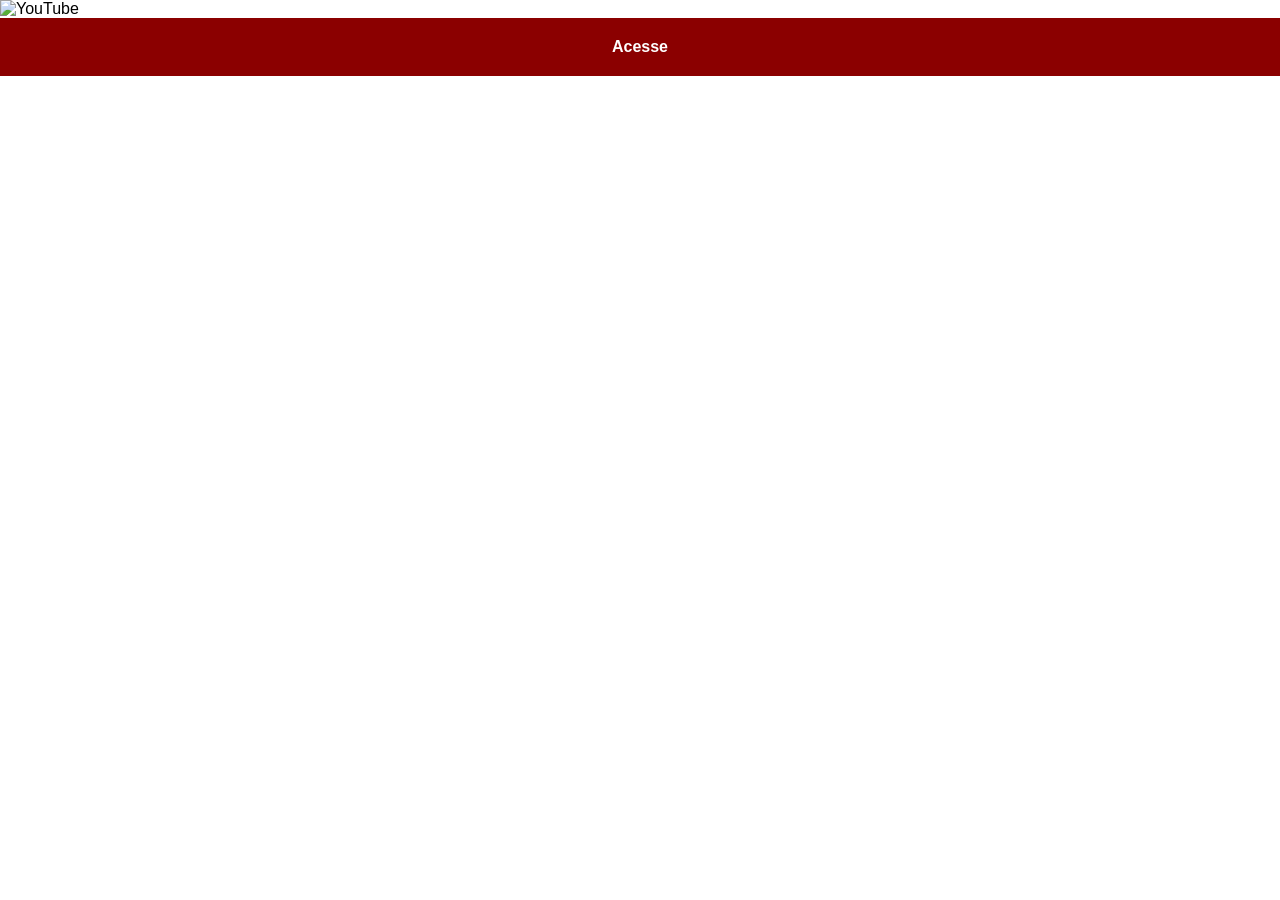
==== github.html @ 7f877e2f "Criação das telas das redes sociais" ====
<!DOCTYPE html>
<html lang="pt-br">
<head>
    <meta charset="UTF-8">
    <meta name="viewport" content="width=device-width, initial-scale=1.0">
    <title>GitHub</title>
    <link rel="stylesheet" href="estilos/social.css">
</head>
<body>
    <img src="imagens/tela-github.jpg" alt="YouTube">
    <a href="" target="_blank">Acesse</a>
</body>
</html>
---- estilos/social.css ----
@charset "UTF-08";

*{
    margin: 0px;
    padding: 0px;
    font-family: Arial, Helvetica, sans-serif;
    scrollbar-width: none;
}

img{
    width: 100vw;
}

a {
    display: block;
    background-color: darkred;
    color: white;
    padding: 20px;
    text-align: center;
    font-weight: bolder;
    text-decoration: none;
}

a:hover{
    background-color: red;
}
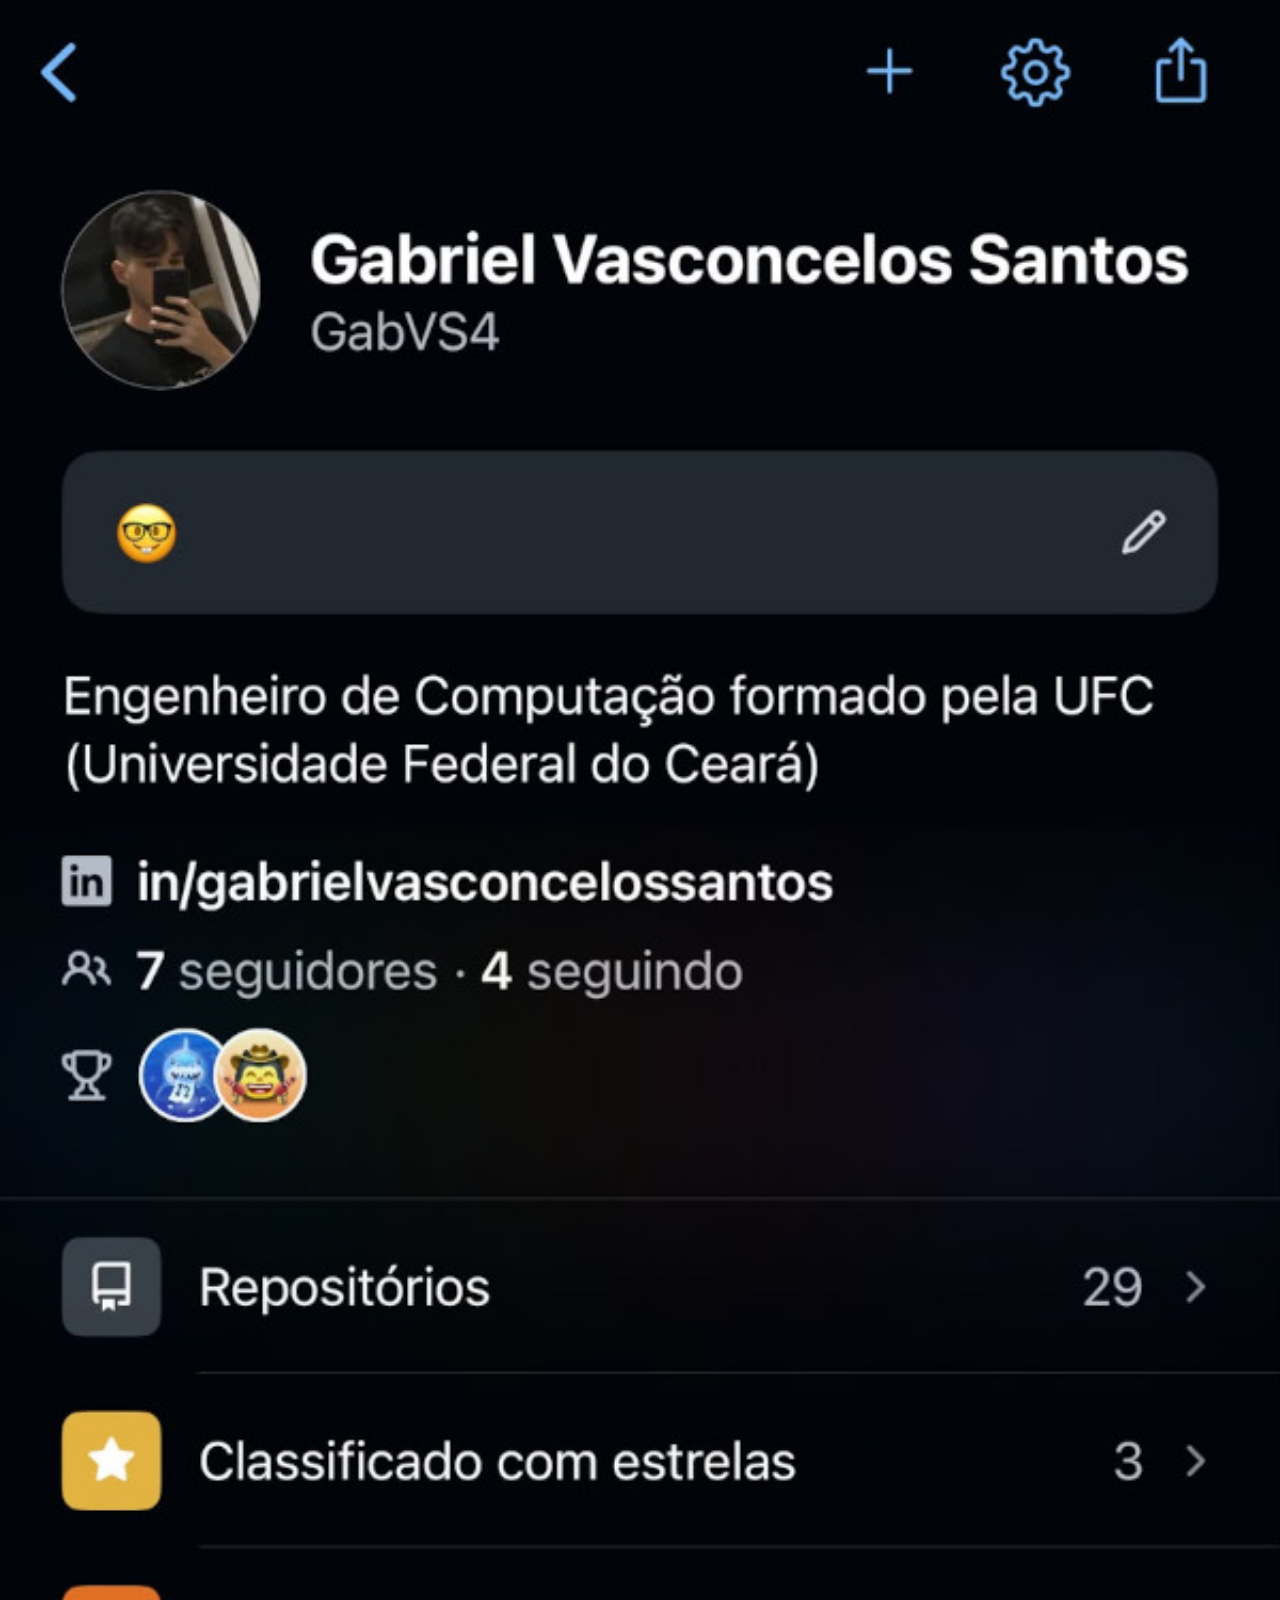
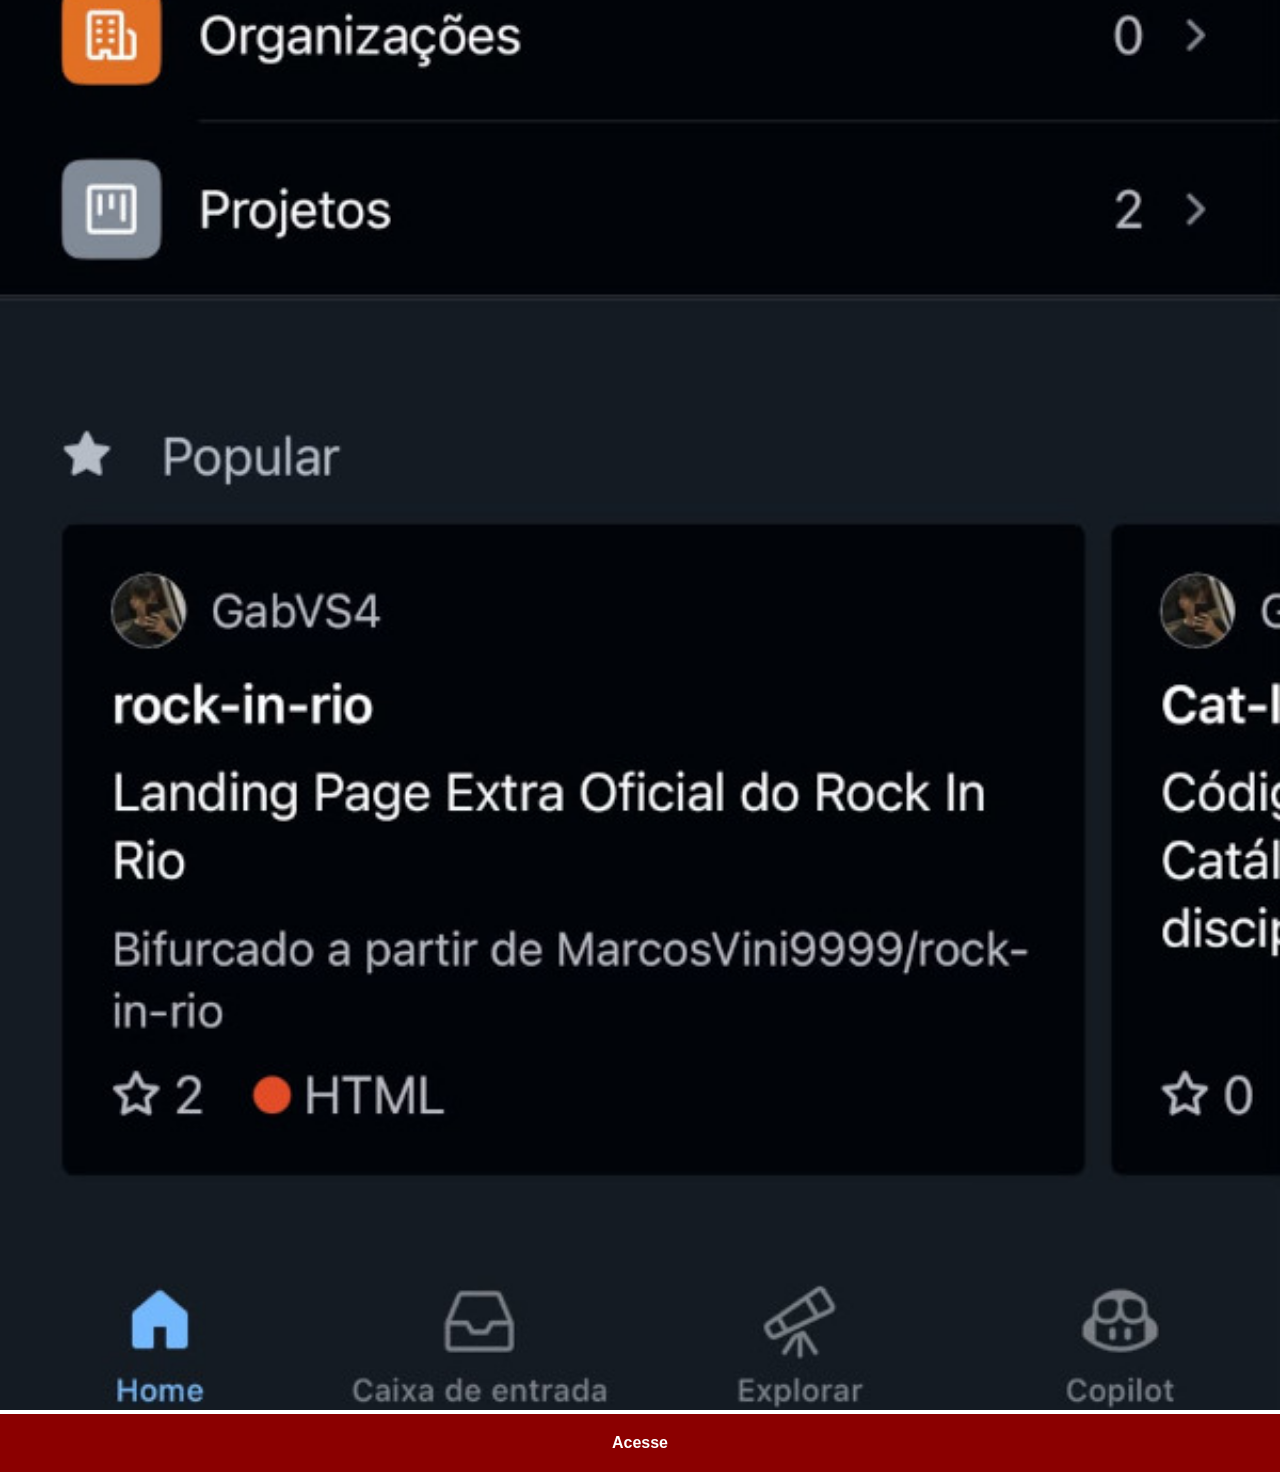
==== commit 7a3dea8e: "Atualização do projeto para as minhas redes sociais" ====
--- a/github.html
+++ b/github.html
@@ -7,7 +7,7 @@
     <link rel="stylesheet" href="estilos/social.css">
 </head>
 <body>
-    <img src="imagens/tela-github.jpg" alt="YouTube">
-    <a href="" target="_blank">Acesse</a>
+    <img src="imagens/tela-github.jpeg" alt="YouTube">
+    <a href="https://github.com/GabVS4" target="_blank">Acesse</a>
 </body>
 </html>
